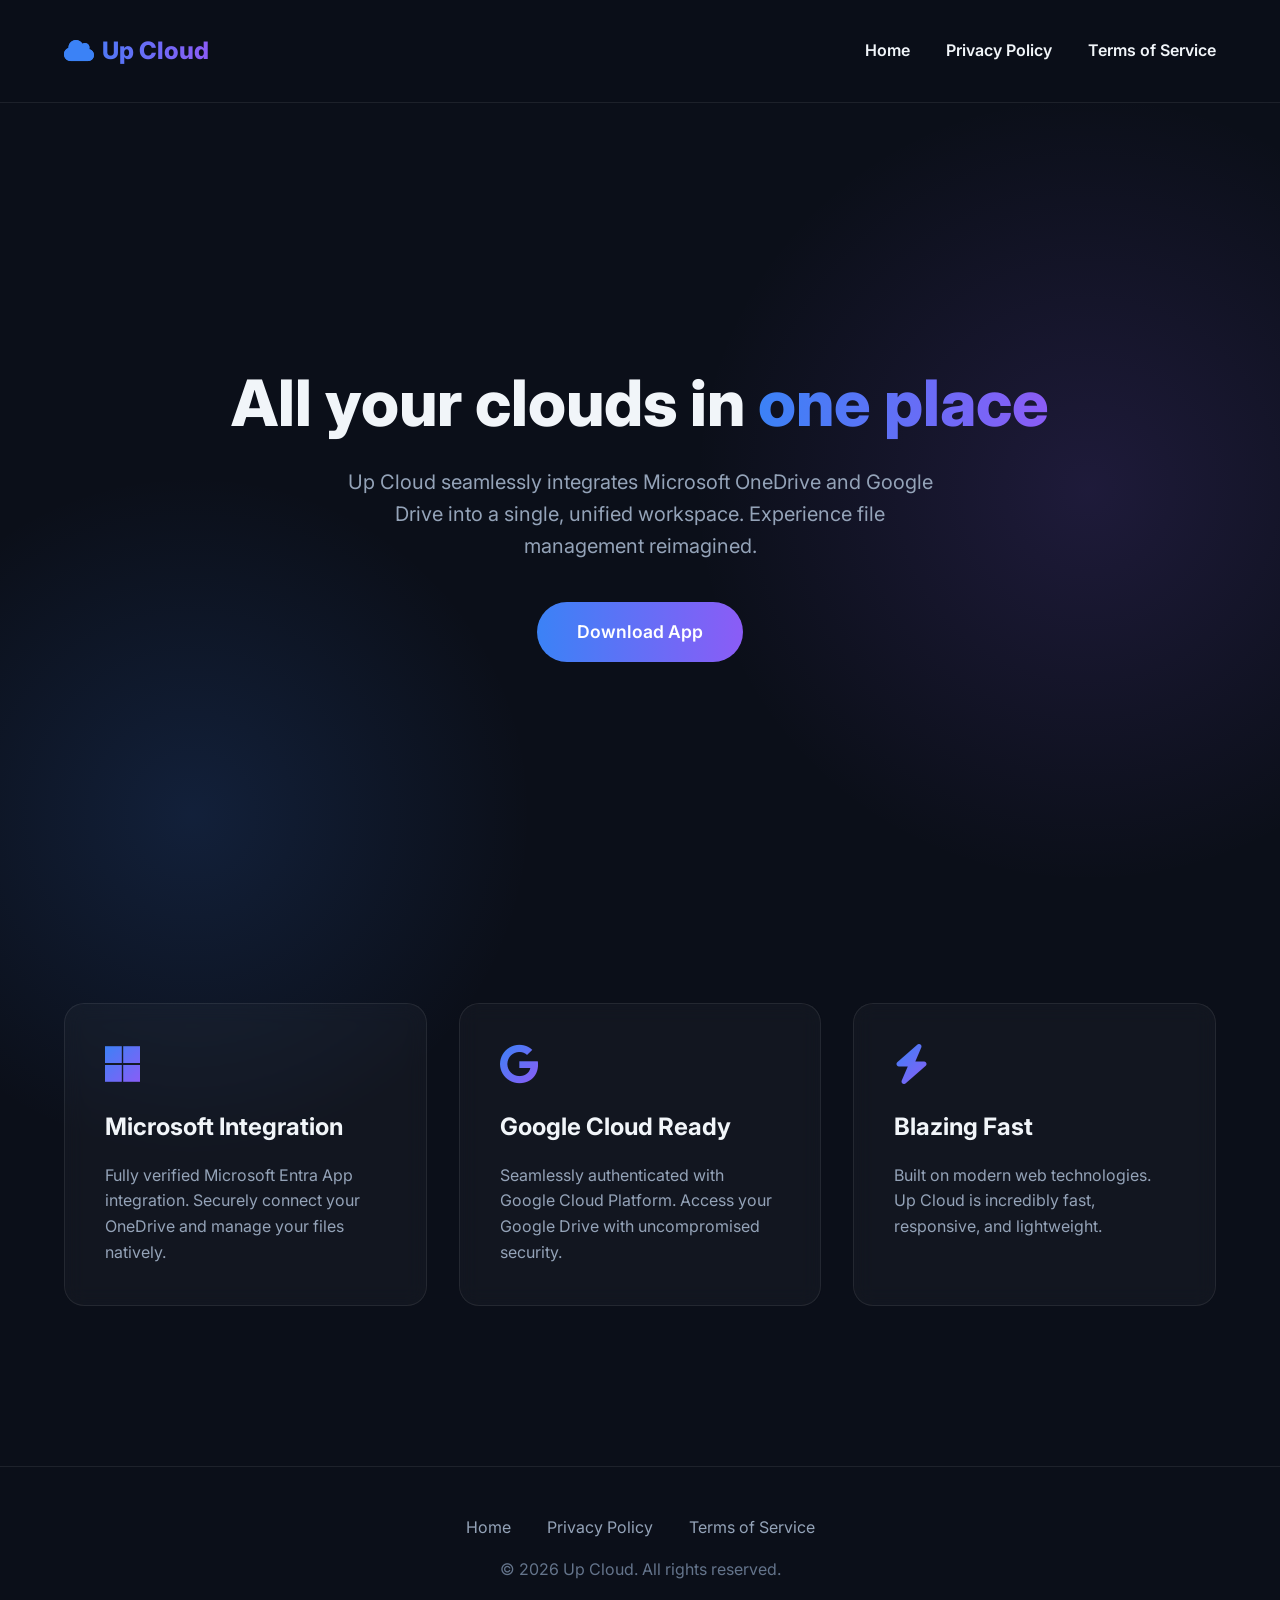
==== index.html @ 66c3e3a5 "site pages add" ====
<!DOCTYPE html>
<html lang="en">
<head>
    <meta charset="UTF-8">
    <meta name="viewport" content="width=device-width, initial-scale=1.0">
    <title>Up Cloud - Unified Cloud Storage Manager</title>
    <meta name="description" content="Manage all your cloud storage accounts like Google Drive and Microsoft OneDrive from a single, beautiful dashboard.">
    <link rel="stylesheet" href="styles.css">
    <link rel="stylesheet" href="https://cdnjs.cloudflare.com/ajax/libs/font-awesome/6.4.0/css/all.min.css">
</head>
<body>
    <header>
        <div class="logo">
            <i class="fa-solid fa-cloud"></i> Up Cloud
        </div>
        <nav>
            <a href="index.html">Home</a>
            <a href="privacy.html">Privacy Policy</a>
            <a href="terms.html">Terms of Service</a>
        </nav>
    </header>

    <main>
        <section class="hero">
            <h1>All your clouds in <span>one place</span></h1>
            <p>Up Cloud seamlessly integrates Microsoft OneDrive and Google Drive into a single, unified workspace. Experience file management reimagined.</p>
            <a href="#download" class="cta-button">Download App</a>
        </section>

        <section class="features">
            <div class="feature-card">
                <i class="fa-brands fa-microsoft feature-icon"></i>
                <h3>Microsoft Integration</h3>
                <p>Fully verified Microsoft Entra App integration. Securely connect your OneDrive and manage your files natively.</p>
            </div>
            <div class="feature-card">
                <i class="fa-brands fa-google feature-icon"></i>
                <h3>Google Cloud Ready</h3>
                <p>Seamlessly authenticated with Google Cloud Platform. Access your Google Drive with uncompromised security.</p>
            </div>
            <div class="feature-card">
                <i class="fa-solid fa-bolt feature-icon"></i>
                <h3>Blazing Fast</h3>
                <p>Built on modern web technologies. Up Cloud is incredibly fast, responsive, and lightweight.</p>
            </div>
        </section>
    </main>

    <footer>
        <div class="footer-links">
            <a href="index.html">Home</a>
            <a href="privacy.html">Privacy Policy</a>
            <a href="terms.html">Terms of Service</a>
        </div>
        <p>&copy; 2026 Up Cloud. All rights reserved.</p>
    </footer>
</body>
</html>
---- styles.css ----
@import url('https://fonts.googleapis.com/css2?family=Inter:wght@300;400;600;800&display=swap');

:root {
  --bg-color: #0b0f19;
  --text-color: #f1f5f9;
  --primary-color: #3b82f6;
  --secondary-color: #8b5cf6;
  --card-bg: rgba(255, 255, 255, 0.03);
  --card-border: rgba(255, 255, 255, 0.08);
}

* {
  margin: 0;
  padding: 0;
  box-sizing: border-box;
}

body {
  font-family: 'Inter', sans-serif;
  background-color: var(--bg-color);
  color: var(--text-color);
  line-height: 1.6;
  overflow-x: hidden;
  background-image: radial-gradient(circle at 15% 50%, rgba(59, 130, 246, 0.15), transparent 25%),
                    radial-gradient(circle at 85% 30%, rgba(139, 92, 246, 0.15), transparent 25%);
}

/* Header */
header {
  display: flex;
  justify-content: space-between;
  align-items: center;
  padding: 2rem 5%;
  position: sticky;
  top: 0;
  z-index: 1000;
  background: rgba(11, 15, 25, 0.7);
  backdrop-filter: blur(10px);
  border-bottom: 1px solid var(--card-border);
}

.logo {
  font-size: 1.5rem;
  font-weight: 800;
  background: linear-gradient(90deg, var(--primary-color), var(--secondary-color));
  -webkit-background-clip: text;
  -webkit-text-fill-color: transparent;
  display: flex;
  align-items: center;
  gap: 0.5rem;
}

.logo i {
  -webkit-text-fill-color: var(--primary-color);
}

nav a {
  color: var(--text-color);
  text-decoration: none;
  margin-left: 2rem;
  font-weight: 600;
  transition: color 0.3s ease;
}

nav a:hover {
  color: var(--primary-color);
}

/* Hero Section */
.hero {
  min-height: calc(100vh - 80px);
  display: flex;
  flex-direction: column;
  justify-content: center;
  align-items: center;
  text-align: center;
  padding: 2rem 5%;
  position: relative;
}

.hero h1 {
  font-size: 4rem;
  font-weight: 800;
  margin-bottom: 1.5rem;
  line-height: 1.2;
}

.hero h1 span {
  background: linear-gradient(90deg, var(--primary-color), var(--secondary-color));
  -webkit-background-clip: text;
  -webkit-text-fill-color: transparent;
}

.hero p {
  font-size: 1.25rem;
  color: #94a3b8;
  max-width: 600px;
  margin-bottom: 2.5rem;
}

.cta-button {
  display: inline-block;
  padding: 1rem 2.5rem;
  font-size: 1.1rem;
  font-weight: 600;
  color: #fff;
  background: linear-gradient(90deg, var(--primary-color), var(--secondary-color));
  border-radius: 50px;
  text-decoration: none;
  transition: transform 0.3s ease, box-shadow 0.3s ease;
  border: none;
  cursor: pointer;
}

.cta-button:hover {
  transform: translateY(-3px);
  box-shadow: 0 10px 20px rgba(59, 130, 246, 0.3);
}

/* Features */
.features {
  padding: 5rem 5%;
  display: grid;
  grid-template-columns: repeat(auto-fit, minmax(300px, 1fr));
  gap: 2rem;
}

.feature-card {
  background: var(--card-bg);
  border: 1px solid var(--card-border);
  border-radius: 20px;
  padding: 2.5rem;
  backdrop-filter: blur(10px);
  transition: transform 0.3s ease, background 0.3s ease;
}

.feature-card:hover {
  transform: translateY(-10px);
  background: rgba(255, 255, 255, 0.05);
}

.feature-icon {
  font-size: 2.5rem;
  margin-bottom: 1.5rem;
  background: linear-gradient(135deg, var(--primary-color), var(--secondary-color));
  -webkit-background-clip: text;
  -webkit-text-fill-color: transparent;
}

.feature-card h3 {
  font-size: 1.5rem;
  margin-bottom: 1rem;
}

.feature-card p {
  color: #94a3b8;
}

/* Content Pages (Privacy, Terms) */
.page-content {
  max-width: 800px;
  margin: 4rem auto;
  padding: 0 5%;
}

.page-content h1 {
  font-size: 3rem;
  margin-bottom: 2rem;
  text-align: center;
  background: linear-gradient(90deg, var(--primary-color), var(--secondary-color));
  -webkit-background-clip: text;
  -webkit-text-fill-color: transparent;
}

.page-content h2 {
  font-size: 1.8rem;
  margin-top: 2.5rem;
  margin-bottom: 1rem;
  color: #e2e8f0;
}

.page-content p {
  margin-bottom: 1rem;
  color: #cbd5e1;
}

.page-content ul {
  margin-bottom: 1rem;
  padding-left: 2rem;
  color: #cbd5e1;
}

.page-content li {
  margin-bottom: 0.5rem;
}

.page-content a {
  color: var(--primary-color);
  text-decoration: none;
}

.page-content a:hover {
  text-decoration: underline;
}

/* Footer */
footer {
  text-align: center;
  padding: 3rem 5%;
  border-top: 1px solid var(--card-border);
  margin-top: 5rem;
  color: #64748b;
}

.footer-links {
  margin-bottom: 1rem;
}

.footer-links a {
  color: #94a3b8;
  text-decoration: none;
  margin: 0 1rem;
  transition: color 0.3s ease;
}

.footer-links a:hover {
  color: var(--primary-color);
}

/* Responsive */
@media (max-width: 768px) {
  .hero h1 {
    font-size: 2.5rem;
  }
  nav {
    display: none; /* Add mobile menu later if needed */
  }
}
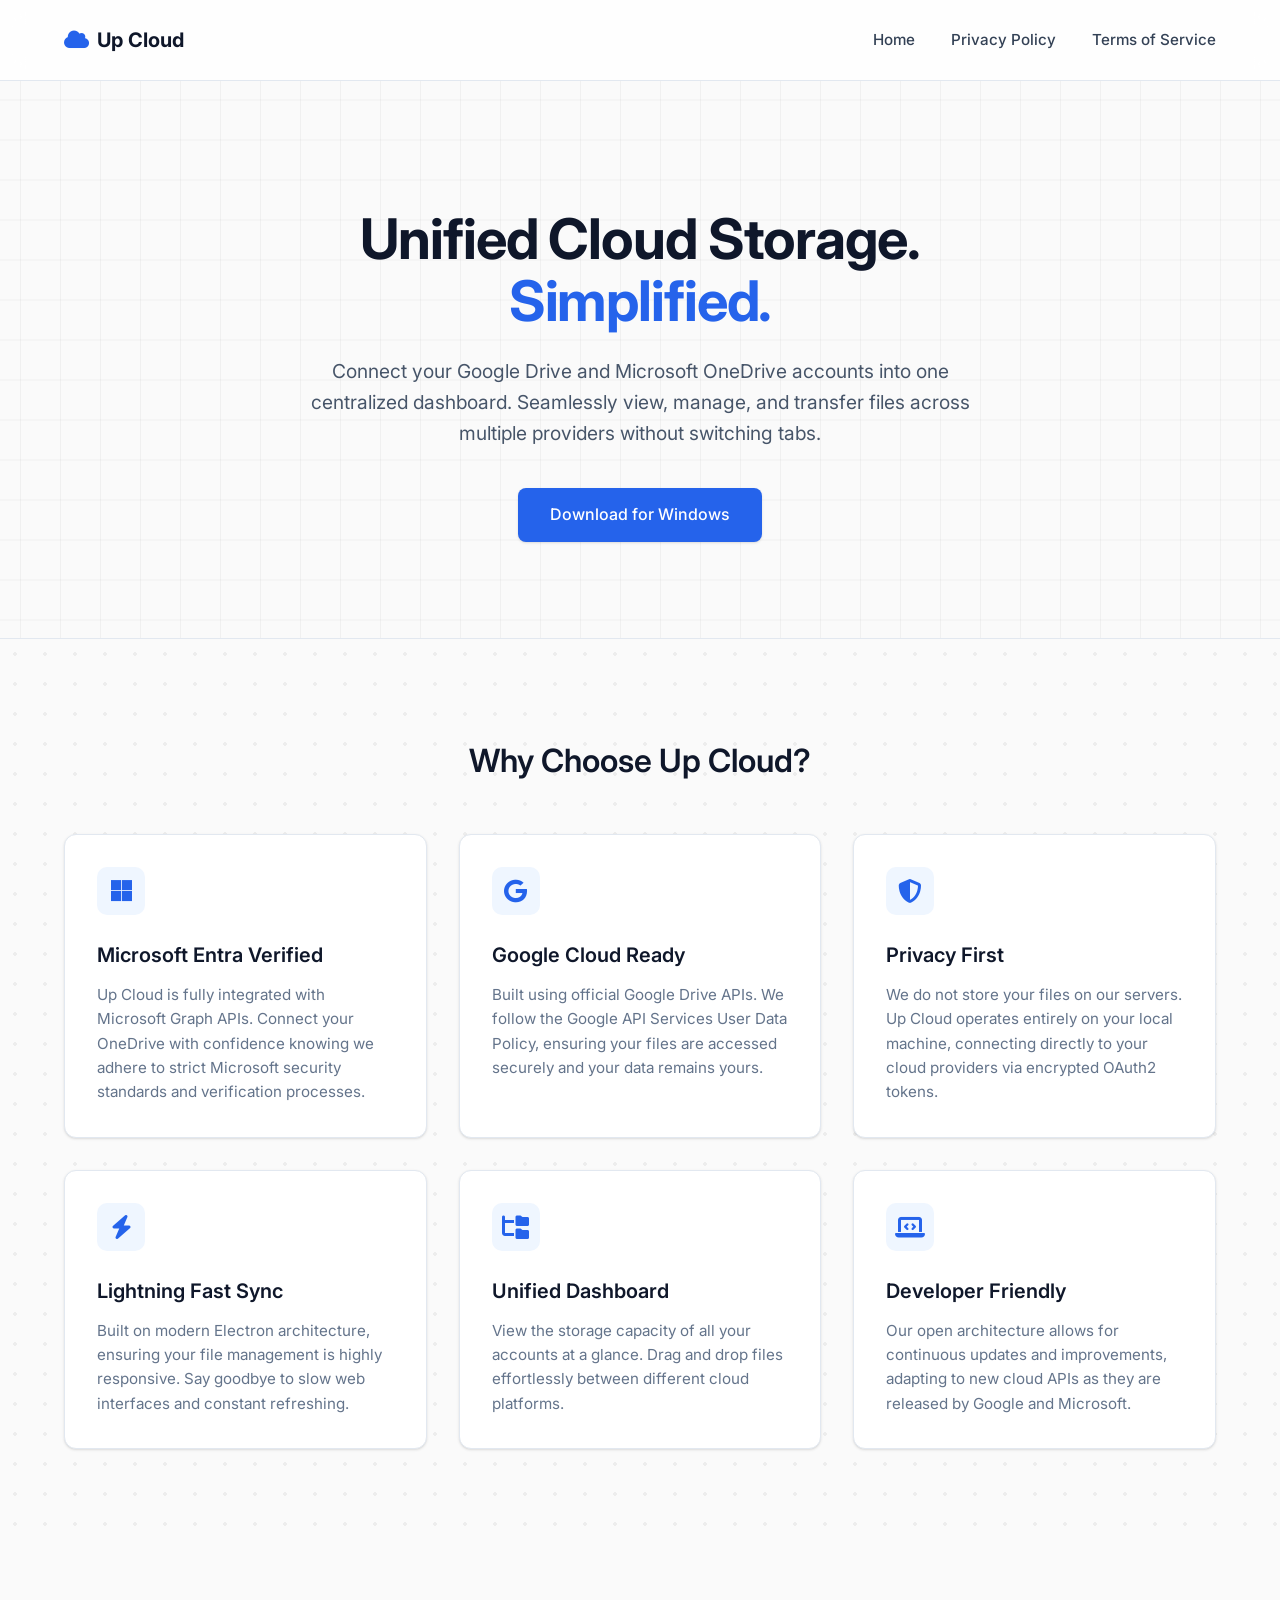
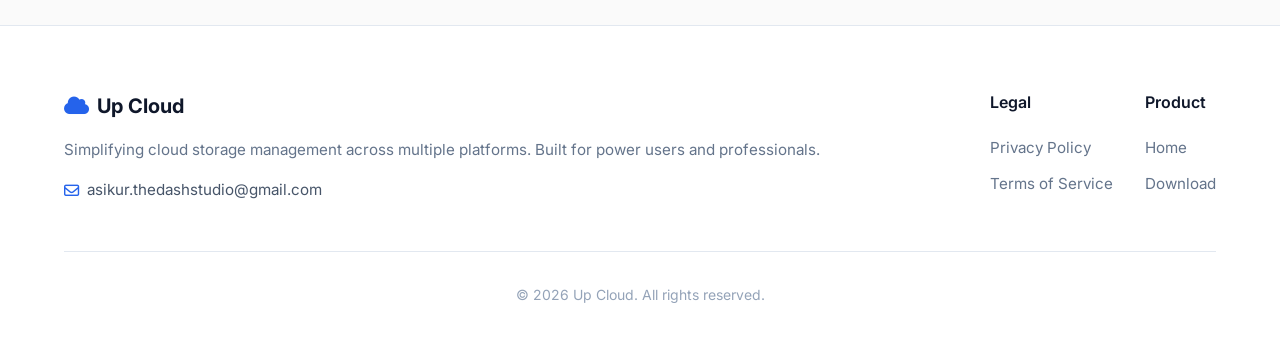
==== commit 37abd636: "Apply distinct full-width background patterns across all pages and sections" ====
--- a/index.html
+++ b/index.html
@@ -10,9 +10,9 @@
 </head>
 <body>
     <header>
-        <div class="logo">
+        <a href="index.html" class="logo">
             <i class="fa-solid fa-cloud"></i> Up Cloud
-        </div>
+        </a>
         <nav>
             <a href="index.html">Home</a>
             <a href="privacy.html">Privacy Policy</a>
@@ -22,37 +22,79 @@
 
     <main>
         <section class="hero">
-            <h1>All your clouds in <span>one place</span></h1>
-            <p>Up Cloud seamlessly integrates Microsoft OneDrive and Google Drive into a single, unified workspace. Experience file management reimagined.</p>
-            <a href="#download" class="cta-button">Download App</a>
+            <h1>Unified Cloud Storage. <br><span>Simplified.</span></h1>
+            <p>Connect your Google Drive and Microsoft OneDrive accounts into one centralized dashboard. Seamlessly view, manage, and transfer files across multiple providers without switching tabs.</p>
+            <a href="#download" class="cta-button">Download for Windows</a>
         </section>
 
-        <section class="features">
-            <div class="feature-card">
-                <i class="fa-brands fa-microsoft feature-icon"></i>
-                <h3>Microsoft Integration</h3>
-                <p>Fully verified Microsoft Entra App integration. Securely connect your OneDrive and manage your files natively.</p>
+        <section class="info-section">
+            <div class="info-container">
+                <h2>Why Choose Up Cloud?</h2>
+                <div class="grid-3">
+                <div class="card">
+                    <div class="card-icon"><i class="fa-brands fa-microsoft"></i></div>
+                    <h3>Microsoft Entra Verified</h3>
+                    <p>Up Cloud is fully integrated with Microsoft Graph APIs. Connect your OneDrive with confidence knowing we adhere to strict Microsoft security standards and verification processes.</p>
+                </div>
+                <div class="card">
+                    <div class="card-icon"><i class="fa-brands fa-google"></i></div>
+                    <h3>Google Cloud Ready</h3>
+                    <p>Built using official Google Drive APIs. We follow the Google API Services User Data Policy, ensuring your files are accessed securely and your data remains yours.</p>
+                </div>
+                <div class="card">
+                    <div class="card-icon"><i class="fa-solid fa-shield-halved"></i></div>
+                    <h3>Privacy First</h3>
+                    <p>We do not store your files on our servers. Up Cloud operates entirely on your local machine, connecting directly to your cloud providers via encrypted OAuth2 tokens.</p>
+                </div>
+                <div class="card">
+                    <div class="card-icon"><i class="fa-solid fa-bolt"></i></div>
+                    <h3>Lightning Fast Sync</h3>
+                    <p>Built on modern Electron architecture, ensuring your file management is highly responsive. Say goodbye to slow web interfaces and constant refreshing.</p>
+                </div>
+                <div class="card">
+                    <div class="card-icon"><i class="fa-solid fa-folder-tree"></i></div>
+                    <h3>Unified Dashboard</h3>
+                    <p>View the storage capacity of all your accounts at a glance. Drag and drop files effortlessly between different cloud platforms.</p>
+                </div>
+                <div class="card">
+                    <div class="card-icon"><i class="fa-solid fa-laptop-code"></i></div>
+                    <h3>Developer Friendly</h3>
+                    <p>Our open architecture allows for continuous updates and improvements, adapting to new cloud APIs as they are released by Google and Microsoft.</p>
+                </div>
             </div>
-            <div class="feature-card">
-                <i class="fa-brands fa-google feature-icon"></i>
-                <h3>Google Cloud Ready</h3>
-                <p>Seamlessly authenticated with Google Cloud Platform. Access your Google Drive with uncompromised security.</p>
-            </div>
-            <div class="feature-card">
-                <i class="fa-solid fa-bolt feature-icon"></i>
-                <h3>Blazing Fast</h3>
-                <p>Built on modern web technologies. Up Cloud is incredibly fast, responsive, and lightweight.</p>
             </div>
         </section>
     </main>
 
     <footer>
-        <div class="footer-links">
-            <a href="index.html">Home</a>
-            <a href="privacy.html">Privacy Policy</a>
-            <a href="terms.html">Terms of Service</a>
+        <div class="footer-content">
+            <div class="footer-brand">
+                <div class="logo">
+                    <i class="fa-solid fa-cloud"></i> Up Cloud
+                </div>
+                <p>Simplifying cloud storage management across multiple platforms. Built for power users and professionals.</p>
+                <div class="footer-contact">
+                    <i class="fa-regular fa-envelope"></i>
+                    <a href="mailto:asikur.thedashstudio@gmail.com">asikur.thedashstudio@gmail.com</a>
+                </div>
+            </div>
+            
+            <div class="footer-links">
+                <div class="footer-links-col">
+                    <h4>Legal</h4>
+                    <a href="privacy.html">Privacy Policy</a>
+                    <a href="terms.html">Terms of Service</a>
+                </div>
+                <div class="footer-links-col">
+                    <h4>Product</h4>
+                    <a href="index.html">Home</a>
+                    <a href="#download">Download</a>
+                </div>
+            </div>
         </div>
-        <p>&copy; 2026 Up Cloud. All rights reserved.</p>
+        <div class="footer-bottom">
+            &copy; 2026 Up Cloud. All rights reserved.
+        </div>
     </footer>
 </body>
 </html>
--- a/styles.css
+++ b/styles.css
@@ -1,12 +1,16 @@
-@import url('https://fonts.googleapis.com/css2?family=Inter:wght@300;400;600;800&display=swap');
+@import url('https://fonts.googleapis.com/css2?family=Inter:wght@300;400;500;600;700&display=swap');
 
 :root {
-  --bg-color: #0b0f19;
-  --text-color: #f1f5f9;
-  --primary-color: #3b82f6;
-  --secondary-color: #8b5cf6;
-  --card-bg: rgba(255, 255, 255, 0.03);
-  --card-border: rgba(255, 255, 255, 0.08);
+  --bg-color: #fafafa;
+  --text-color: #334155;
+  --heading-color: #0f172a;
+  --primary-color: #2563eb;
+  --primary-hover: #1d4ed8;
+  --card-bg: #ffffff;
+  --card-border: #e2e8f0;
+  --shadow-sm: 0 1px 3px 0 rgb(0 0 0 / 0.1), 0 1px 2px -1px rgb(0 0 0 / 0.1);
+  --shadow-md: 0 4px 6px -1px rgb(0 0 0 / 0.1), 0 2px 4px -2px rgb(0 0 0 / 0.1);
+  --shadow-lg: 0 10px 15px -3px rgb(0 0 0 / 0.1), 0 4px 6px -4px rgb(0 0 0 / 0.1);
 }
 
 * {
@@ -20,9 +24,7 @@
   background-color: var(--bg-color);
   color: var(--text-color);
   line-height: 1.6;
-  overflow-x: hidden;
-  background-image: radial-gradient(circle at 15% 50%, rgba(59, 130, 246, 0.15), transparent 25%),
-                    radial-gradient(circle at 85% 30%, rgba(139, 92, 246, 0.15), transparent 25%);
+  -webkit-font-smoothing: antialiased;
 }
 
 /* Header */
@@ -30,36 +32,36 @@
   display: flex;
   justify-content: space-between;
   align-items: center;
-  padding: 2rem 5%;
+  padding: 1.5rem 5%;
+  background: rgba(255, 255, 255, 0.8);
+  backdrop-filter: blur(12px);
   position: sticky;
   top: 0;
   z-index: 1000;
-  background: rgba(11, 15, 25, 0.7);
-  backdrop-filter: blur(10px);
   border-bottom: 1px solid var(--card-border);
 }
 
 .logo {
-  font-size: 1.5rem;
-  font-weight: 800;
-  background: linear-gradient(90deg, var(--primary-color), var(--secondary-color));
-  -webkit-background-clip: text;
-  -webkit-text-fill-color: transparent;
+  font-size: 1.25rem;
+  font-weight: 700;
+  color: var(--heading-color);
   display: flex;
   align-items: center;
   gap: 0.5rem;
+  text-decoration: none;
 }
 
 .logo i {
-  -webkit-text-fill-color: var(--primary-color);
+  color: var(--primary-color);
 }
 
 nav a {
   color: var(--text-color);
   text-decoration: none;
   margin-left: 2rem;
-  font-weight: 600;
-  transition: color 0.3s ease;
+  font-weight: 500;
+  font-size: 0.95rem;
+  transition: color 0.2s ease;
 }
 
 nav a:hover {
@@ -68,126 +70,170 @@
 
 /* Hero Section */
 .hero {
-  min-height: calc(100vh - 80px);
-  display: flex;
-  flex-direction: column;
-  justify-content: center;
-  align-items: center;
+  width: 100%;
+  padding: 8rem 5% 6rem;
   text-align: center;
-  padding: 2rem 5%;
-  position: relative;
+  background-image: 
+    linear-gradient(rgba(0, 0, 0, 0.04) 1px, transparent 1px),
+    linear-gradient(90deg, rgba(0, 0, 0, 0.04) 1px, transparent 1px);
+  background-size: 40px 40px;
+  background-position: center center;
+  border-bottom: 1px solid var(--card-border);
 }
 
 .hero h1 {
-  font-size: 4rem;
-  font-weight: 800;
+  font-size: 3.5rem;
+  font-weight: 700;
+  color: var(--heading-color);
   margin-bottom: 1.5rem;
-  line-height: 1.2;
+  letter-spacing: -0.02em;
+  line-height: 1.1;
 }
 
 .hero h1 span {
-  background: linear-gradient(90deg, var(--primary-color), var(--secondary-color));
-  -webkit-background-clip: text;
-  -webkit-text-fill-color: transparent;
+  color: var(--primary-color);
 }
 
 .hero p {
-  font-size: 1.25rem;
-  color: #94a3b8;
-  max-width: 600px;
-  margin-bottom: 2.5rem;
+  font-size: 1.2rem;
+  color: #475569;
+  max-width: 700px;
+  margin: 0 auto 2.5rem;
 }
 
 .cta-button {
   display: inline-block;
-  padding: 1rem 2.5rem;
-  font-size: 1.1rem;
+  padding: 0.875rem 2rem;
+  font-size: 1rem;
+  font-weight: 500;
+  color: #fff;
+  background-color: var(--primary-color);
+  border-radius: 8px;
+  text-decoration: none;
+  transition: background-color 0.2s ease, transform 0.2s ease;
+  box-shadow: var(--shadow-sm);
+}
+
+.cta-button:hover {
+  background-color: var(--primary-hover);
+  transform: translateY(-1px);
+  box-shadow: var(--shadow-md);
+}
+
+/* Info Section (Packed with info) */
+.info-section {
+  width: 100%;
+  padding: 6rem 5%;
+  background-image: radial-gradient(rgba(0, 0, 0, 0.05) 2px, transparent 2px);
+  background-size: 30px 30px;
+}
+
+.info-container {
+  max-width: 1200px;
+  margin: 0 auto;
+}
+
+.info-container h2 {
+  font-size: 2rem;
+  color: var(--heading-color);
+  text-align: center;
+  margin-bottom: 3rem;
   font-weight: 600;
-  color: #fff;
-  background: linear-gradient(90deg, var(--primary-color), var(--secondary-color));
-  border-radius: 50px;
-  text-decoration: none;
-  transition: transform 0.3s ease, box-shadow 0.3s ease;
-  border: none;
-  cursor: pointer;
-}
-
-.cta-button:hover {
-  transform: translateY(-3px);
-  box-shadow: 0 10px 20px rgba(59, 130, 246, 0.3);
-}
-
-/* Features */
-.features {
-  padding: 5rem 5%;
+}
+
+.grid-3 {
   display: grid;
   grid-template-columns: repeat(auto-fit, minmax(300px, 1fr));
   gap: 2rem;
 }
 
-.feature-card {
+.card {
   background: var(--card-bg);
   border: 1px solid var(--card-border);
-  border-radius: 20px;
-  padding: 2.5rem;
-  backdrop-filter: blur(10px);
-  transition: transform 0.3s ease, background 0.3s ease;
-}
-
-.feature-card:hover {
-  transform: translateY(-10px);
-  background: rgba(255, 255, 255, 0.05);
-}
-
-.feature-icon {
-  font-size: 2.5rem;
+  border-radius: 12px;
+  padding: 2rem;
+  box-shadow: var(--shadow-sm);
+  transition: box-shadow 0.2s ease, transform 0.2s ease;
+}
+
+.card:hover {
+  box-shadow: var(--shadow-md);
+  transform: translateY(-2px);
+}
+
+.card-icon {
+  width: 48px;
+  height: 48px;
+  background: #eff6ff;
+  color: var(--primary-color);
+  border-radius: 10px;
+  display: flex;
+  align-items: center;
+  justify-content: center;
+  font-size: 1.5rem;
   margin-bottom: 1.5rem;
-  background: linear-gradient(135deg, var(--primary-color), var(--secondary-color));
-  -webkit-background-clip: text;
-  -webkit-text-fill-color: transparent;
-}
-
-.feature-card h3 {
-  font-size: 1.5rem;
-  margin-bottom: 1rem;
-}
-
-.feature-card p {
-  color: #94a3b8;
+}
+
+.card h3 {
+  font-size: 1.25rem;
+  color: var(--heading-color);
+  margin-bottom: 0.75rem;
+  font-weight: 600;
+}
+
+.card p {
+  font-size: 0.95rem;
+  color: #64748b;
 }
 
 /* Content Pages (Privacy, Terms) */
+.page-wrapper {
+  width: 100%;
+  padding: 4rem 5%;
+  background-image: repeating-linear-gradient(
+    45deg,
+    rgba(0, 0, 0, 0.03) 0,
+    rgba(0, 0, 0, 0.03) 1px,
+    transparent 1px,
+    transparent 20px
+  );
+  min-height: calc(100vh - 200px);
+}
+
 .page-content {
   max-width: 800px;
-  margin: 4rem auto;
-  padding: 0 5%;
+  margin: 0 auto;
+  background: var(--card-bg);
+  padding: 4rem;
+  border-radius: 16px;
+  box-shadow: var(--shadow-md);
+  border: 1px solid var(--card-border);
 }
 
 .page-content h1 {
-  font-size: 3rem;
+  font-size: 2.5rem;
   margin-bottom: 2rem;
-  text-align: center;
-  background: linear-gradient(90deg, var(--primary-color), var(--secondary-color));
-  -webkit-background-clip: text;
-  -webkit-text-fill-color: transparent;
+  color: var(--heading-color);
+  font-weight: 700;
 }
 
 .page-content h2 {
-  font-size: 1.8rem;
+  font-size: 1.5rem;
   margin-top: 2.5rem;
   margin-bottom: 1rem;
-  color: #e2e8f0;
+  color: var(--heading-color);
+  font-weight: 600;
 }
 
 .page-content p {
   margin-bottom: 1rem;
-  color: #cbd5e1;
+  color: #475569;
 }
 
 .page-content ul {
-  margin-bottom: 1rem;
-  padding-left: 2rem;
-  color: #cbd5e1;
+  margin-bottom: 1.5rem;
+  padding-left: 1.5rem;
+  color: #475569;
 }
 
 .page-content li {
@@ -196,35 +242,106 @@
 
 .page-content a {
   color: var(--primary-color);
-  text-decoration: none;
+  text-decoration: underline;
+  text-underline-offset: 2px;
 }
 
 .page-content a:hover {
-  text-decoration: underline;
+  color: var(--primary-hover);
 }
 
 /* Footer */
 footer {
+  border-top: 1px solid var(--card-border);
+  background: #ffffff;
+  padding: 4rem 5% 2rem;
+  margin-top: 5rem;
+}
+
+.footer-content {
+  max-width: 1200px;
+  margin: 0 auto;
+  display: flex;
+  flex-wrap: wrap;
+  justify-content: space-between;
+  gap: 2rem;
+  margin-bottom: 3rem;
+}
+
+.footer-brand {
+  flex: 1;
+  min-width: 250px;
+}
+
+.footer-brand .logo {
+  margin-bottom: 1rem;
+}
+
+.footer-brand p {
+  color: #64748b;
+  font-size: 0.95rem;
+  margin-bottom: 1rem;
+}
+
+.footer-contact {
+  display: flex;
+  align-items: center;
+  gap: 0.5rem;
+  color: #475569;
+  font-size: 0.95rem;
+}
+
+.footer-contact i {
+  color: var(--primary-color);
+}
+
+.footer-contact a {
+  color: #475569;
+  text-decoration: none;
+}
+
+.footer-contact a:hover {
+  color: var(--primary-color);
+  text-decoration: underline;
+}
+
+.footer-links {
+  display: flex;
+  gap: 2rem;
+}
+
+.footer-links-col {
+  display: flex;
+  flex-direction: column;
+  gap: 0.75rem;
+}
+
+.footer-links-col h4 {
+  color: var(--heading-color);
+  font-size: 1rem;
+  font-weight: 600;
+  margin-bottom: 0.5rem;
+}
+
+.footer-links-col a {
+  color: #64748b;
+  text-decoration: none;
+  font-size: 0.95rem;
+  transition: color 0.2s ease;
+}
+
+.footer-links-col a:hover {
+  color: var(--primary-color);
+}
+
+.footer-bottom {
+  max-width: 1200px;
+  margin: 0 auto;
+  padding-top: 2rem;
+  border-top: 1px solid var(--card-border);
   text-align: center;
-  padding: 3rem 5%;
-  border-top: 1px solid var(--card-border);
-  margin-top: 5rem;
-  color: #64748b;
-}
-
-.footer-links {
-  margin-bottom: 1rem;
-}
-
-.footer-links a {
   color: #94a3b8;
-  text-decoration: none;
-  margin: 0 1rem;
-  transition: color 0.3s ease;
-}
-
-.footer-links a:hover {
-  color: var(--primary-color);
+  font-size: 0.875rem;
 }
 
 /* Responsive */
@@ -233,6 +350,9 @@
     font-size: 2.5rem;
   }
   nav {
-    display: none; /* Add mobile menu later if needed */
+    display: none;
   }
-}
+  .footer-content {
+    flex-direction: column;
+  }
+}
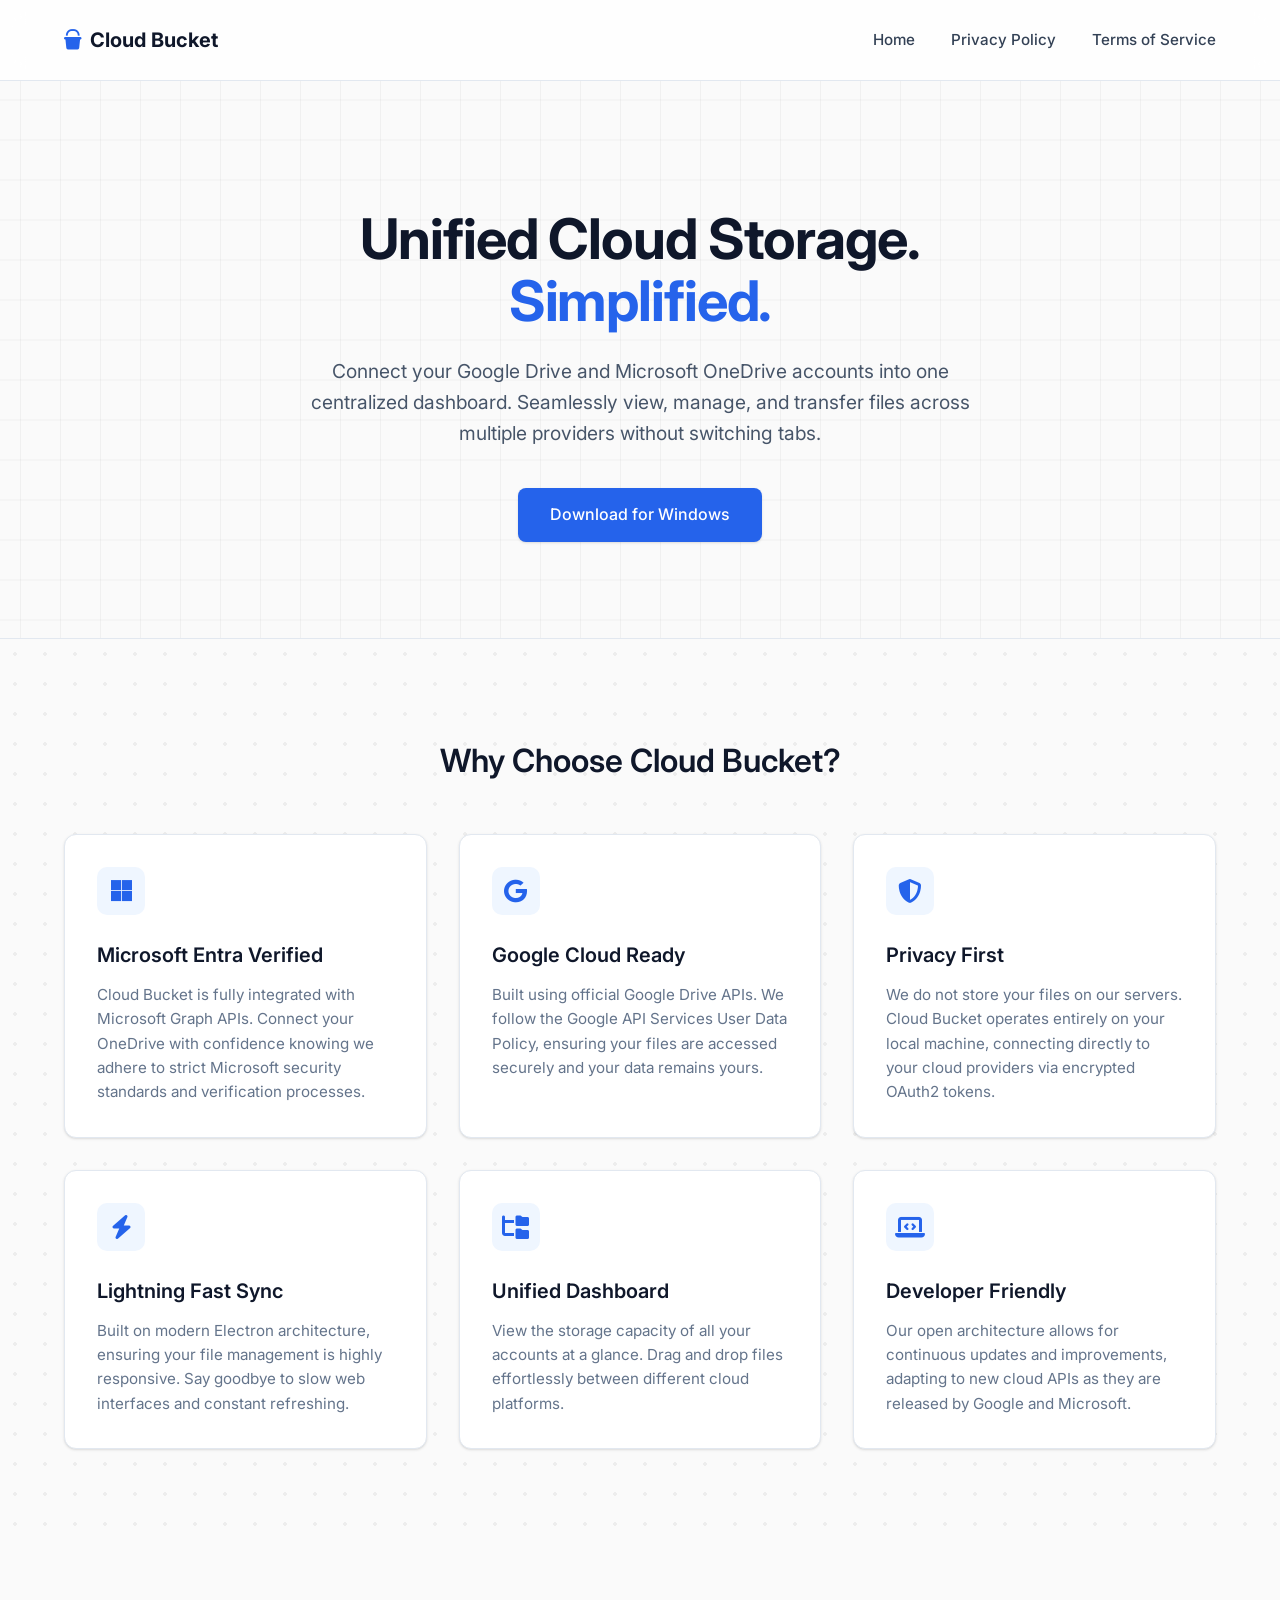
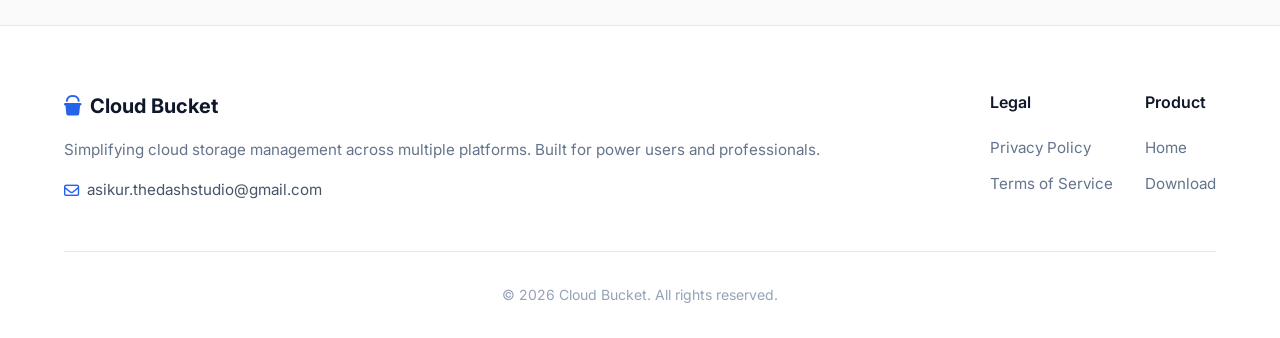
==== commit 2ebbd391: "favicon" ====
--- a/index.html
+++ b/index.html
@@ -3,15 +3,16 @@
 <head>
     <meta charset="UTF-8">
     <meta name="viewport" content="width=device-width, initial-scale=1.0">
-    <title>Up Cloud - Unified Cloud Storage Manager</title>
+    <title>Cloud Bucket - Unified Cloud Storage Manager</title>
     <meta name="description" content="Manage all your cloud storage accounts like Google Drive and Microsoft OneDrive from a single, beautiful dashboard.">
+    <link rel="icon" type="image/svg+xml" href="favicon.svg">
     <link rel="stylesheet" href="styles.css">
     <link rel="stylesheet" href="https://cdnjs.cloudflare.com/ajax/libs/font-awesome/6.4.0/css/all.min.css">
 </head>
 <body>
     <header>
         <a href="index.html" class="logo">
-            <i class="fa-solid fa-cloud"></i> Up Cloud
+            <i class="fa-solid fa-bucket"></i> Cloud Bucket
         </a>
         <nav>
             <a href="index.html">Home</a>
@@ -29,12 +30,12 @@
 
         <section class="info-section">
             <div class="info-container">
-                <h2>Why Choose Up Cloud?</h2>
+                <h2>Why Choose Cloud Bucket?</h2>
                 <div class="grid-3">
                 <div class="card">
                     <div class="card-icon"><i class="fa-brands fa-microsoft"></i></div>
                     <h3>Microsoft Entra Verified</h3>
-                    <p>Up Cloud is fully integrated with Microsoft Graph APIs. Connect your OneDrive with confidence knowing we adhere to strict Microsoft security standards and verification processes.</p>
+                    <p>Cloud Bucket is fully integrated with Microsoft Graph APIs. Connect your OneDrive with confidence knowing we adhere to strict Microsoft security standards and verification processes.</p>
                 </div>
                 <div class="card">
                     <div class="card-icon"><i class="fa-brands fa-google"></i></div>
@@ -44,7 +45,7 @@
                 <div class="card">
                     <div class="card-icon"><i class="fa-solid fa-shield-halved"></i></div>
                     <h3>Privacy First</h3>
-                    <p>We do not store your files on our servers. Up Cloud operates entirely on your local machine, connecting directly to your cloud providers via encrypted OAuth2 tokens.</p>
+                    <p>We do not store your files on our servers. Cloud Bucket operates entirely on your local machine, connecting directly to your cloud providers via encrypted OAuth2 tokens.</p>
                 </div>
                 <div class="card">
                     <div class="card-icon"><i class="fa-solid fa-bolt"></i></div>
@@ -70,7 +71,7 @@
         <div class="footer-content">
             <div class="footer-brand">
                 <div class="logo">
-                    <i class="fa-solid fa-cloud"></i> Up Cloud
+                    <i class="fa-solid fa-bucket"></i> Cloud Bucket
                 </div>
                 <p>Simplifying cloud storage management across multiple platforms. Built for power users and professionals.</p>
                 <div class="footer-contact">
@@ -93,7 +94,7 @@
             </div>
         </div>
         <div class="footer-bottom">
-            &copy; 2026 Up Cloud. All rights reserved.
+            &copy; 2026 Cloud Bucket. All rights reserved.
         </div>
     </footer>
 </body>
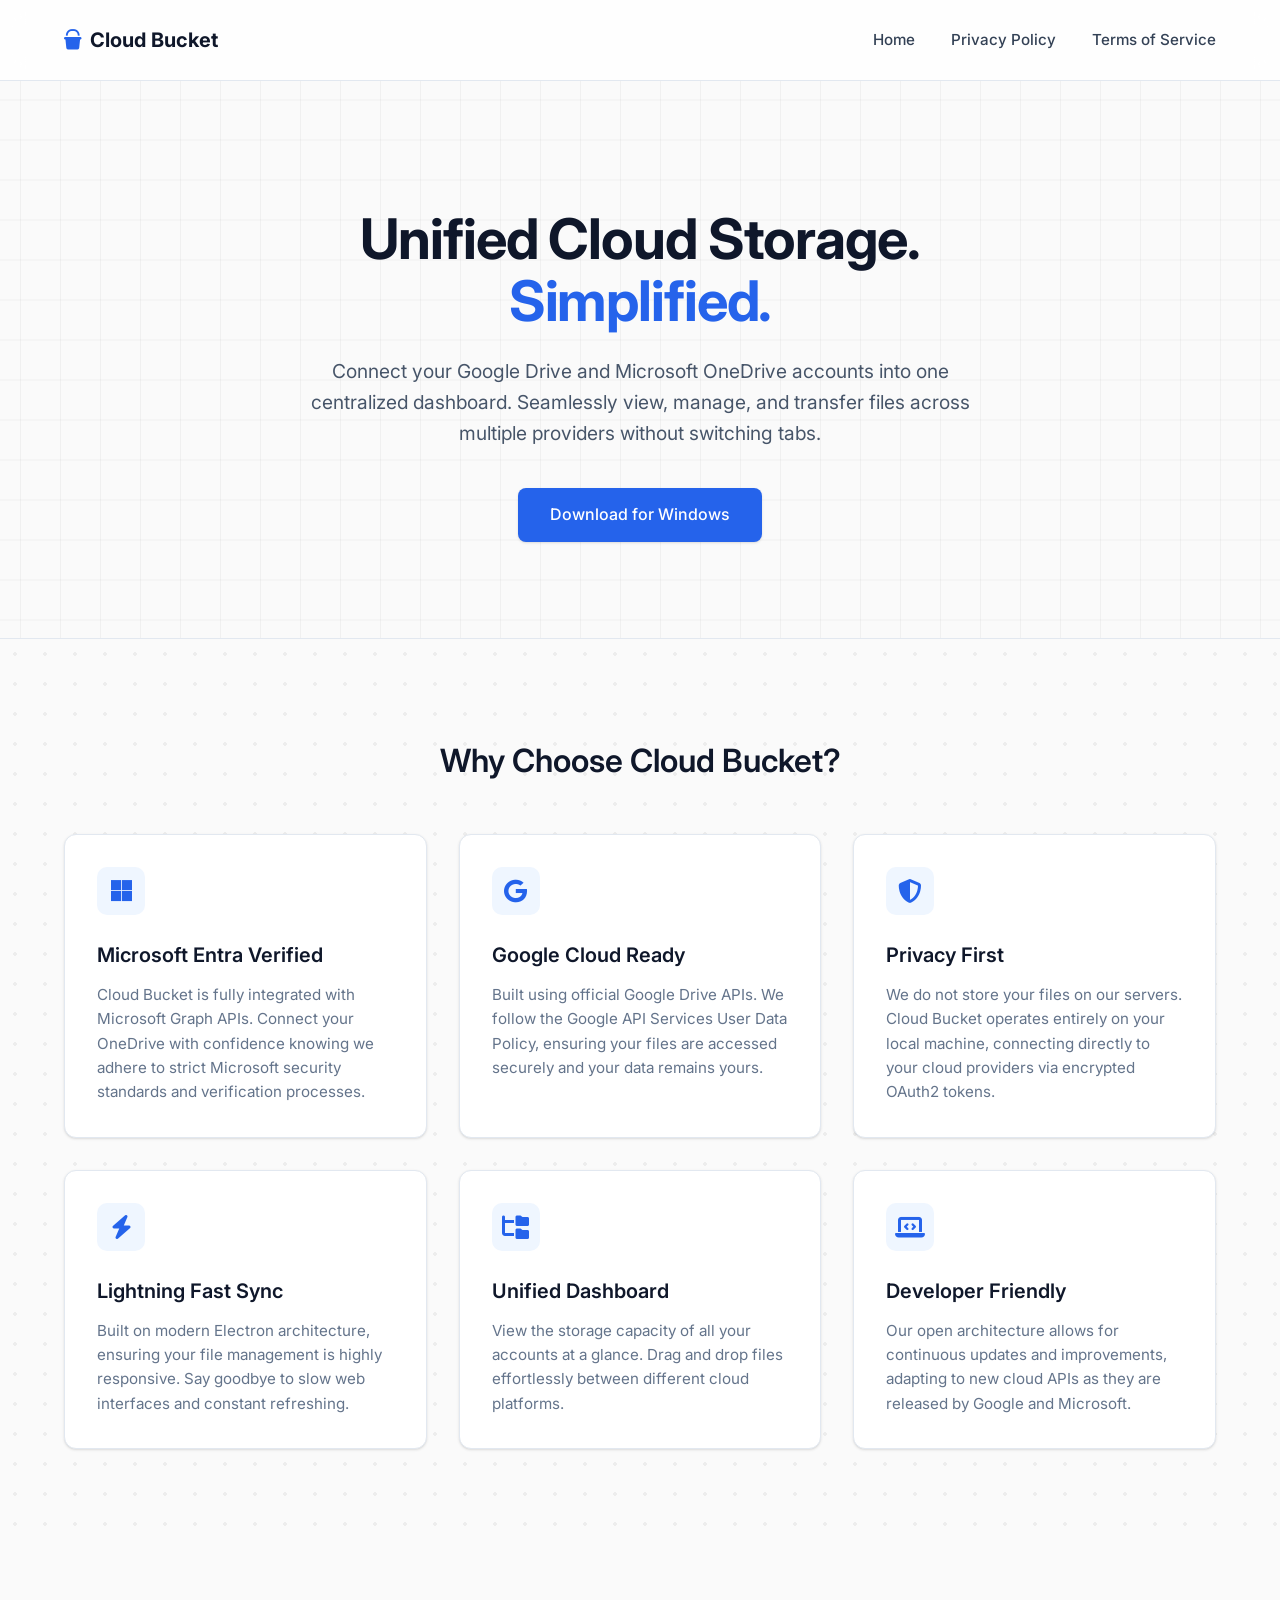
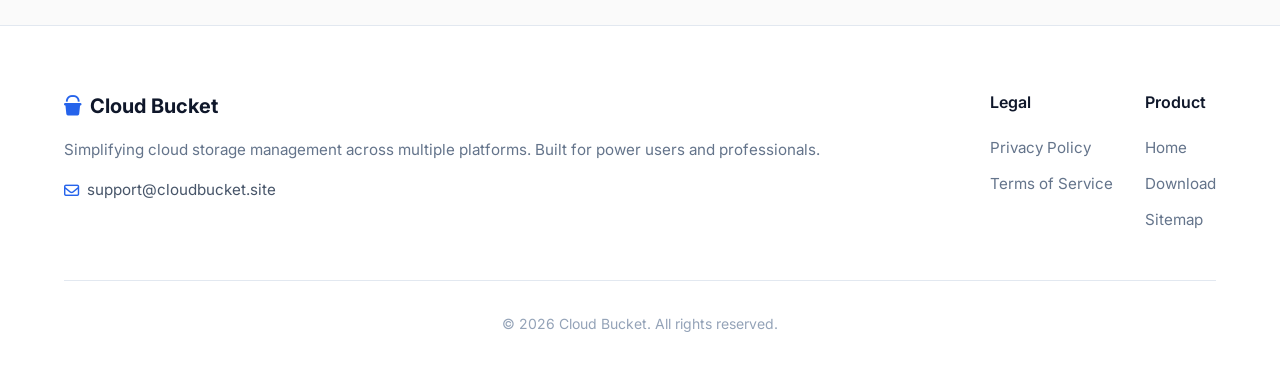
==== commit 46cae85e: "Add sitemap.xml and update footer links" ====
--- a/index.html
+++ b/index.html
@@ -5,7 +5,7 @@
     <meta name="viewport" content="width=device-width, initial-scale=1.0">
     <title>Cloud Bucket - Unified Cloud Storage Manager</title>
     <meta name="description" content="Manage all your cloud storage accounts like Google Drive and Microsoft OneDrive from a single, beautiful dashboard.">
-    <link rel="icon" type="image/svg+xml" href="favicon.svg">
+    <link rel="icon" type="image/svg+xml" href="favicon.svg?v=2">
     <link rel="stylesheet" href="styles.css">
     <link rel="stylesheet" href="https://cdnjs.cloudflare.com/ajax/libs/font-awesome/6.4.0/css/all.min.css">
 </head>
@@ -76,7 +76,7 @@
                 <p>Simplifying cloud storage management across multiple platforms. Built for power users and professionals.</p>
                 <div class="footer-contact">
                     <i class="fa-regular fa-envelope"></i>
-                    <a href="mailto:asikur.thedashstudio@gmail.com">asikur.thedashstudio@gmail.com</a>
+                    <a href="mailto:support@cloudbucket.site">support@cloudbucket.site</a>
                 </div>
             </div>
             
@@ -90,6 +90,7 @@
                     <h4>Product</h4>
                     <a href="index.html">Home</a>
                     <a href="#download">Download</a>
+                    <a href="sitemap.xml">Sitemap</a>
                 </div>
             </div>
         </div>
